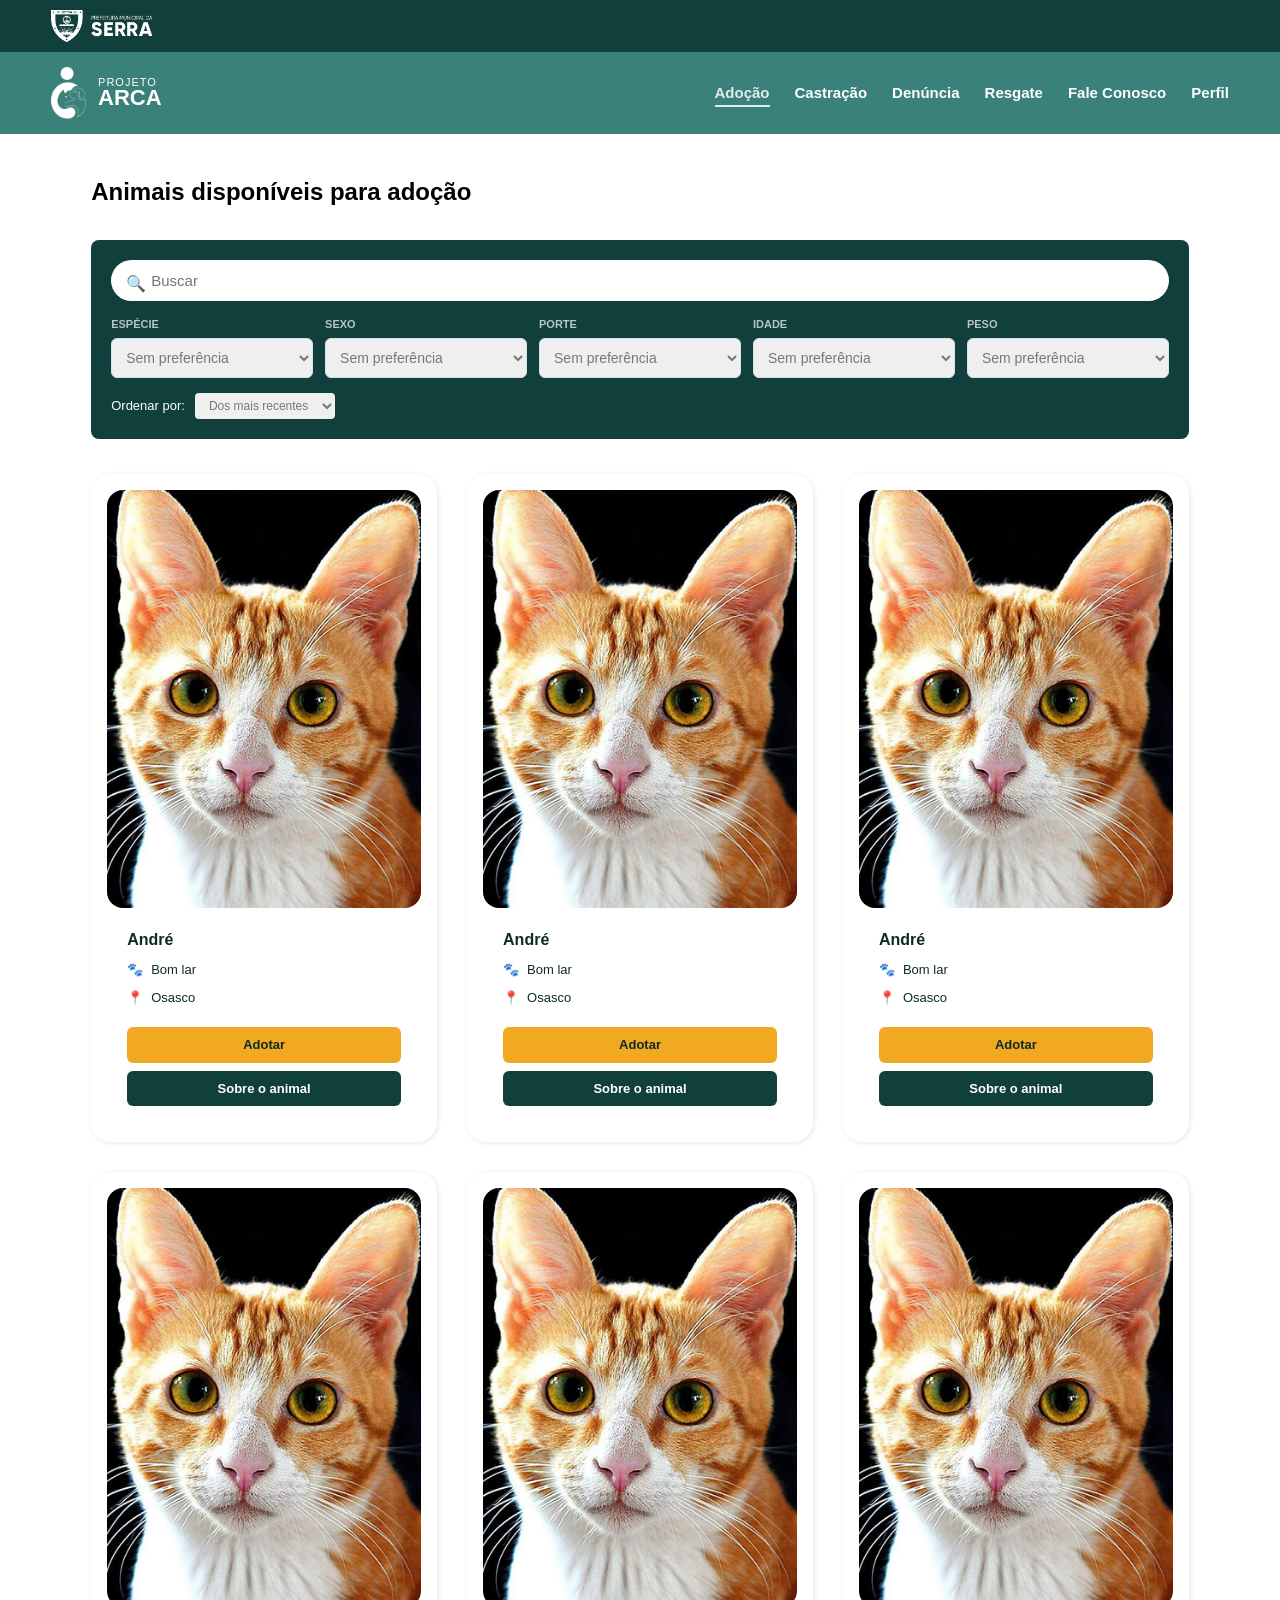
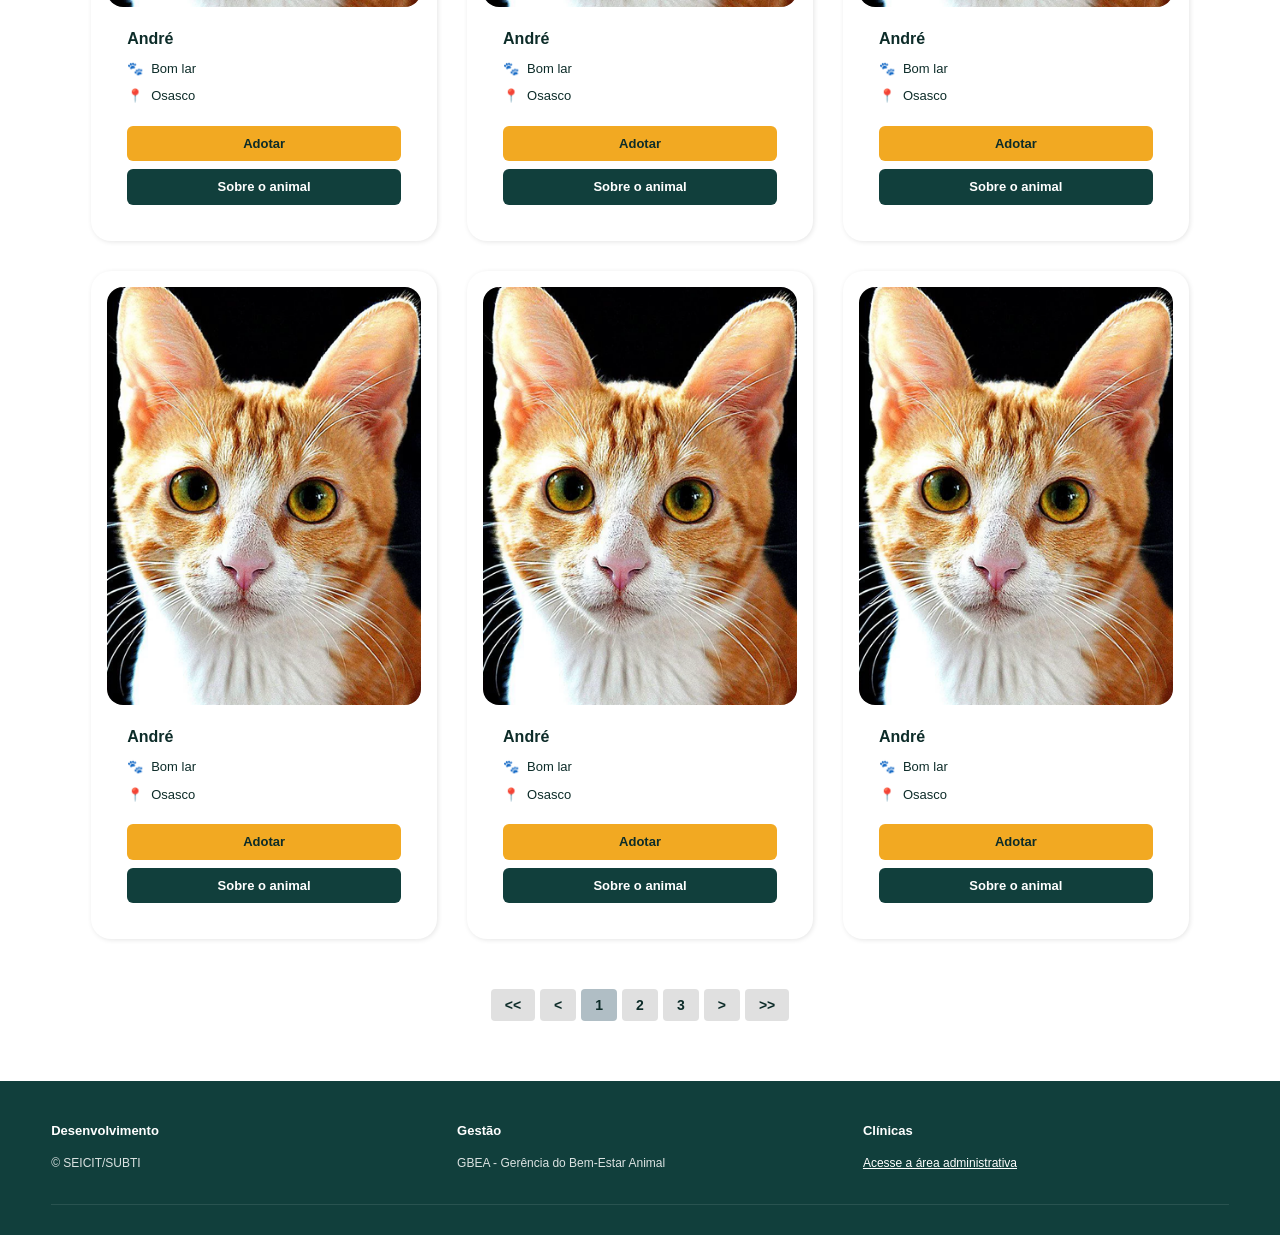
==== arca2/adocao.html @ 52a7ae9f "Add files via upload" ====
<!DOCTYPE html>
<html lang="pt-BR">
<head>
    <meta charset="UTF-8">
    <meta name="viewport" content="width=device-width, initial-scale=1.0">
    <title>Animais Disponíveis para Adoção - Programa ARCA</title>
    <link rel="stylesheet" href="style.css">
    <style>
        .container-listagem {
            max-width: 1200px;
            margin: 40px auto;
            padding: 0 4%;
        }
        .secao-titulo {
            font-size: 24px;
            font-weight: 700;
            margin-bottom: 30px;
            color: #000000;
        }
        .barra-filtros-container {
            background-color: var(--verde-institucional);
            padding: 20px;
            border-radius: 8px;
            margin-bottom: 35px;
        }
        .input-busca-wrapper {
            width: 100%;
            position: relative;
            margin-bottom: 15px;
        }
        .input-busca-wrapper input {
            width: 100%;
            padding: 12px 15px 12px 40px;
            border-radius: 25px;
            border: none;
            font-size: 15px;
        }
        .filtro-item {
            display: flex;
            flex-direction: column;
        }
        .filtro-item label {
            color: var(--branco);
            font-size: 11px;
            font-weight: 700;
            margin-bottom: 5px;
            text-transform: uppercase;
            opacity: 0.7; /* Mantendo a transparência solicitada */
        }
        .grid-filtros-selects {
            display: grid;
            grid-template-columns: repeat(5, 1fr);
            gap: 12px;
            margin-bottom: 15px;
        }
        .grid-filtros-selects select {
            width: 100%;
            padding: 10px;
            border-radius: 6px;
            border: 1px solid var(--borda-card);
            font-size: 14px;
            font-weight: 500;
            color: rgba(0, 0, 0, 0.5); /* Texto dos filtros meio transparente */
        }
        .ordenacao-wrapper {
            display: flex;
            align-items: center;
            gap: 10px;
            color: var(--branco);
            font-size: 13px;
        }
        .ordenacao-wrapper select {
            padding: 5px 10px;
            border-radius: 4px;
            border: none;
            font-size: 12px;
            color: rgba(0, 0, 0, 0.5); /* Texto meio transparente */
        }
        .paginacao {
            display: flex;
            justify-content: center;
            align-items: center;
            gap: 5px;
            margin-top: 50px;
        }
        .paginacao button {
            background-color: #e0e0e0;
            border: none;
            padding: 8px 14px;
            font-weight: 600;
            font-size: 14px;
            border-radius: 4px;
            cursor: pointer;
            color: var(--texto-escuro);
        }
        .paginacao button.active {
            background-color: #b0bec5;
        }
        @media (max-width: 900px) {
            .grid-filtros-selects {
                grid-template-columns: repeat(2, 1fr);
            }
        }
        @media (max-width: 600px) {
            .grid-filtros-selects {
                grid-template-columns: 1fr;
            }
            .secao-titulo {
                font-size: 20px;
                text-align: center;
            }
        }
    </style>
</head>
<body>

    <div class="barra-prefeitura">
        <div class="logo-prefeitura-topo">
            <img src="./imagens/prefeitura-arca-serra.png" alt="Logo Prefeitura da Serra">
        </div>
    </div>

    <nav class="navbar-arca">
        <a href="index.html" class="logo-arca">
            <img src="./imagens/logo-arca.png" alt="Logo Programa ARCA">
            <div class="logo-texto">
                <span>PROJETO</span>
                <strong>ARCA</strong>
            </div>
        </a>
        <button class="menu-hamburger" aria-label="Abrir Menu">
            <span></span>
            <span></span>
            <span></span>
        </button>
        <ul class="menu-links">
            <li><a href="adocao.html" class="active">Adoção</a></li>
            <li><a href="#">Castração</a></li>
            <li><a href="#">Denúncia</a></li>
            <li><a href="#">Resgate</a></li>
            <li><a href="#">Fale Conosco</a></li>
            <li><a href="solicitacoes.html">Perfil</a></li>
        </ul>
    </nav>

    <main class="container-listagem">
        <h3 class="secao-titulo">Animais disponíveis para adoção</h3>

        <section class="barra-filtros-container">
            <div class="input-busca-wrapper">
                <span style="position: absolute; left: 15px; top: 12px; color: #888;">🔍</span>
                <input type="text" placeholder="Buscar">
            </div>

            <div class="grid-filtros-selects">
                <div class="filtro-item">
                    <label>Espécie</label>
                    <select>
                        <option value="">Sem preferência</option>
                        <option value="gato">Gato</option>
                        <option value="cachorro">Cachorro</option>
                    </select>
                </div>
                <div class="filtro-item">
                    <label>Sexo</label>
                    <select>
                        <option value="">Sem preferência</option>
                        <option value="feminino">Feminino</option>
                        <option value="masculino">Masculino</option>
                    </select>
                </div>
                <div class="filtro-item">
                    <label>Porte</label>
                    <select>
                        <option value="">Sem preferência</option>
                        <option value="minusculo">Minúsculo</option>
                        <option value="pequeno">Pequeno</option>
                        <option value="medio">Médio</option>
                        <option value="grande">Grande</option>
                        <option value="gigante">Gigante</option>
                    </select>
                </div>
                <div class="filtro-item">
                    <label>Idade</label>
                    <select>
                        <option value="">Sem preferência</option>
                        <option value="menos-3-meses">Menor que 03 meses</option>
                        <option value="3-5-meses">De 03 meses a 05 meses</option>
                        <option value="6-meses-7-anos">06 meses a 07 anos</option>
                        <option value="acima-7-anos">Acima de 07 anos</option>
                    </select>
                </div>
                <div class="filtro-item">
                    <label>Peso</label>
                    <select>
                        <option value="">Sem preferência</option>
                        <option value="ate-5kg">Até 5kg</option>
                        <option value="6-15kg">De 06 a 15kg</option>
                        <option value="acima-15kg">Acima de 15kg</option>
                    </select>
                </div>
            </div>

            <div class="ordenacao-wrapper">
                <label>Ordenar por:</label>
                <select>
                    <option value="recentes">Dos mais recentes</option>
                    <option value="recentes">Mais recentes</option>
                    <option value="az">De A ↓ Z</option>
                </select>
            </div>
        </section>

        <div class="grid-animais">
            <script>
                for (let i = 0; i < 9; i++) {
                    document.write(`
                    <article class="card-animal">
                        <div class="card-imagem-wrapper">
                            <img src="./imagens/gato.png" alt="Gato André para adoção">
                        </div>
                        <div class="card-info">
                            <h4 class="card-nome">André</h4>
                            <div class="card-meta">
                                <span>🐾</span> Bom lar
                            </div>
                            <div class="card-meta">
                                <span>📍</span> Osasco
                            </div>
                            <div class="card-acoes">
                                <a href="formulario-adocao.html" class="btn-amarelo">Adotar</a>
                                <a href="animal.html" class="btn-escuro">Sobre o animal</a>
                            </div>
                        </div>
                    </article>
                    `);
                }
            </script>
        </div>

        <div class="paginacao">
            <button>&lt;&lt;</button>
            <button>&lt;</button>
            <button class="active">1</button>
            <button>2</button>
            <button>3</button>
            <button>&gt;</button>
            <button>&gt;&gt;</button>
        </div>
    </main>

    <footer class="footer-arca">
        <div class="footer-container">
            <div class="footer-coluna">
                <h4>Desenvolvimento</h4>
                <p>© SEICIT/SUBTI</p>
            </div>
            <div class="footer-coluna">
                <h4>Gestão</h4>
                <p>GBEA - Gerência do Bem-Estar Animal</p>
            </div>
            <div class="footer-coluna">
                <h4>Clínicas</h4>
                <p><a href="#">Acesse a área administrativa</a></p>
            </div>
        </div>
    </footer>

    <script src="script.js"></script>
</body>
</html>
---- arca2/style.css ----
/* ==========================================================================
   RESET CSS UNIVERSAL
   ========================================================================== */
* {
    margin: 0; /* Remove margens padrões de todos os elementos */
    padding: 0; /* Remove paddings padrões de todos os elementos */
    box-sizing: border-box; /* Garante que padding e border estejam inclusos no cálculo da largura/altura */
    font-family: 'Inter', 'Segoe UI', Roboto, Helvetica, Arial, sans-serif; /* Define família tipográfica sans-serif limpa e próxima ao Figma */
}

/* ==========================================================================
   VARIÁVEIS DE AMBIENTE (DESIGN SYSTEM)
   ========================================================================== */
:root {
    --verde-institucional: #113f3c; /* Verde escuro presente no topo da prefeitura e rodapé */
    --verde-navbar: #3a817a; /* Verde água intermediário da barra de navegação do Programa Arca */
    --amarelo-primario: #f2a922; /* Amarelo ouro dos botões de ação principal */
    --amarelo-hover: #d99316; /* Tom levemente mais escuro para efeito hover no botão principal */
    --fundo-card: #f0f6fa; /* Azul/cinza claro bem suave para containers e backgrounds de cards */
    --borda-card: #d3e2ee; /* Cor das bordas suaves dos inputs e contornos */
    --texto-escuro: #0d2c29; /* Cor predominante dos textos e títulos principais */
    --texto-mutado: #5a6e72; /* Cor secundária para descrições de menor relevância */
    --branco: #ffffff; /* Branco puro para contrastes e fundos limpos */
    --sucesso: #28a745; /* Verde padrão para status de aprovação/sucesso */
}

/* Configuração base da página para evitar quebras de scroll lateral */
body {
    background-color: var(--branco);
    color: var(--texto-escuro);
    overflow-x: hidden; /* Bloqueia scroll horizontal indesejado em qualquer resolução */
    line-height: 1.5; /* Altura de linha ergonômica para leitura */
}

/* ==========================================================================
   BARRA INSTITUCIONAL SUPERIOR (PREFEITURA DA SERRA)
   ========================================================================== */
.barra-prefeitura {
    background-color: var(--verde-institucional); /* Fundo verde escuro oficial */
    color: var(--branco);
    padding: 10px 4%; /* Margem interna proporcional */
    display: flex;
    justify-content: space-between; /* Separa o logo à esquerda dos links à direita */
    align-items: center;
    font-size: 13px; /* Texto pequeno institucional */
    font-weight: 500;
}

.logo-prefeitura-topo {
    display: flex;
    align-items: center;
    gap: 10px; /* Espaço entre o brasão e o texto */
}

.logo-prefeitura-topo img {
    height: 32px; /* Altura exata calibrada para o brasão institucional */
}

.logo-prefeitura-topo div {
    text-transform: uppercase;
    font-size: 11px;
    letter-spacing: 0.5px;
    line-height: 1.2;
}

.nav-institucional-links {
    display: flex;
    gap: 15px; /* Espaçamento simétrico entre os itens numéricos */
}

.nav-institucional-links a {
    color: var(--branco);
    text-decoration: none; /* Remove sublinhado padrão */
    display: flex;
    align-items: center;
    gap: 4px;
}

.nav-institucional-links span {
    background: rgba(255, 255, 255, 0.2); /* Fundo sutil para destacar o número do atalho */
    padding: 1px 5px;
    border-radius: 3px;
    font-size: 11px;
}

/* ==========================================================================
   NAVBAR PRINCIPAL (PROGRAMA ARCA)
   ========================================================================== */
.navbar-arca {
    background-color: var(--verde-navbar); /* Tom verde água característico do programa */
    padding: 15px 4%;
    display: flex;
    justify-content: space-between; /* Logo à esquerda e links à direita */
    align-items: center;
    position: relative;
    z-index: 1000; /* Garante que o menu flutue por cima de qualquer conteúdo */
}

.logo-arca {
    display: flex;
    align-items: center;
    gap: 12px;
    color: var(--branco);
    text-decoration: none;
}

.logo-arca img {
    height: 52px; /* Aumentado para dar mais destaque */
}

.logo-texto {
    display: flex;
    flex-direction: column;
    line-height: 0.9;
    text-transform: uppercase;
}

.logo-texto span {
    font-size: 11px;
    font-weight: 400;
    letter-spacing: 1px;
}

.logo-texto strong {
    font-size: 22px;
    font-weight: 900;
}

.menu-links {
    display: flex;
    gap: 25px; /* Gaps horizontais idênticos aos espaçamentos do Figma */
    align-items: center;
    list-style: none;
}

.menu-links a {
    color: var(--branco);
    text-decoration: none;
    font-size: 15px;
    font-weight: 600;
    transition: opacity 0.2s ease; /* Transição leve para interações */
}

.menu-links a:hover, .menu-links a.active {
    opacity: 0.85;
    border-bottom: 2px solid var(--branco); /* Linha de indicação ativa */
    padding-bottom: 4px;
}

/* Menu Hambúrguer Oculto por padrão no Desktop */
.menu-hamburger {
    display: none;
    background: none;
    border: none;
    cursor: pointer;
    flex-direction: column;
    gap: 6px;
}

.menu-hamburger span {
    display: block;
    width: 28px;
    height: 3px;
    background-color: var(--branco);
    border-radius: 2px;
    transition: 0.3s;
}

.hero-logo-destaque {
    width: 100%;
    max-width: 900px; /* Reduzido levemente para um visual mais equilibrado */
    height: auto;
    display: block;
    border-radius: 15px; /* Bordas arredondadas para um visual mais limpo */
    box-shadow: 0 4px 20px rgba(0, 0, 0, 0.05); /* Sombra suave para dar profundidade */
}

/* ==========================================================================
   ELEMENTOS DE BOTÕES E UI GLOBAL
   ========================================================================== */
.btn-amarelo {
    background-color: var(--amarelo-primario);
    color: var(--texto-escuro);
    border: none;
    padding: 12px 28px;
    font-weight: 700;
    font-size: 15px;
    border-radius: 6px; /* Cantos levemente arredondados fiéis à imagem */
    cursor: pointer;
    text-decoration: none;
    display: inline-flex;
    align-items: center;
    justify-content: center;
    transition: background-color 0.2s ease, transform 0.1s ease;
    width: 100%; /* Ocupa totalidade do container por padrão, responsivo */
    max-width: 240px; /* Limite padrão para botões soltos */
}

.btn-amarelo:hover {
    background-color: var(--amarelo-hover);
}

.btn-escuro {
    background-color: var(--verde-institucional);
    color: var(--branco);
    border: none;
    padding: 12px 28px;
    font-weight: 700;
    font-size: 15px;
    border-radius: 6px;
    cursor: pointer;
    text-decoration: none;
    display: inline-flex;
    align-items: center;
    justify-content: center;
    transition: opacity 0.2s ease;
    width: 100%;
    max-width: 240px;
}

.btn-escuro:hover {
    opacity: 0.9;
}

.btn-voltar {
    background-color: var(--verde-institucional);
    color: var(--branco);
    border: none;
    padding: 8px 35px;
    font-size: 14px;
    font-weight: 600;
    border-radius: 6px;
    cursor: pointer;
    text-decoration: none;
    display: inline-block;
    float: right; /* Alinha à direita conforme fluxo do layout */
}

.chamada-ver-mais {
    font-size: 36px;
    font-weight: 800;
    color: #000000;
    margin-bottom: 30px;
    text-align: center;
}

/* ==========================================================================
   VITRINE DE CARDS DE ANIMAIS (REUTILIZÁVEL)
   ========================================================================== */
.grid-animais {
    display: grid;
    grid-template-columns: repeat(3, 1fr); /* Layout clássico de 3 colunas horizontais */
    gap: 30px; /* Distanciamento idêntico observado nas telas completas */
    margin-top: 25px;
}

.card-animal {
    background-color: var(--branco);
    border-radius: 20px; /* Bordas arredondadas pronunciadas conforme o mockup */
    padding: 16px;
    display: flex;
    flex-direction: column;
    box-shadow: 1px 1px 5px rgba(0, 0, 0, 0.1);
}

.card-imagem-wrapper {
    width: 100%;
    position: relative;
    border-radius: 16px;
    overflow: hidden; /* Trunca cantos da imagem interna */
    aspect-ratio: 3 / 4; /* Proporção ajustada para um visual mais vertical e menos compacto */
}

.card-imagem-wrapper img {
    width: 100%;
    height: 100%;
    object-fit: cover; /* Adapta a imagem sem distorcer as proporções do animal */
}

.card-info {
    padding: 20px; /* Espaçamento interno apenas para os textos e botões */
    display: flex;
    flex-direction: column;
    gap: 8px;
}

.card-nome {
    font-size: 16px;
    font-weight: 700;
    color: var(--texto-escuro);
}

.card-meta {
    display: flex;
    align-items: center;
    gap: 8px;
    font-size: 13px;
    color: var(--texto-escuro);
    font-weight: 500;
}

.card-meta img {
    width: 16px;
    height: 16px;
}

.card-acoes {
    margin-top: 12px;
    display: flex;
    flex-direction: column;
    gap: 8px; /* Espaçamento vertical entre os dois botões internos do card */
}

.card-acoes .btn-amarelo, .card-acoes .btn-escuro {
    max-width: 100%; /* Botões preenchem a largura total interna do card */
    padding: 8px 15px;
    font-size: 13px;
    border-radius: 6px;
}

/* ==========================================================================
   RODAPÉ INSTITUCIONAL PARCEIRO E GOVERNAMENTAL
   ========================================================================== */
.footer-arca {
    background-color: var(--verde-institucional); /* Cor escura corporativa */
    color: var(--branco);
    padding: 40px 4% 30px 4%;
    font-size: 12px;
    line-height: 1.6;
    margin-top: 60px; /* Garante separação saudável do término do fluxo de dados */
}

.footer-container {
    max-width: 1200px;
    margin: 0 auto;
    display: grid;
    grid-template-columns: repeat(3, 1fr); /* Divisão exata em 3 blocos de informação */
    gap: 40px;
    border-bottom: 1px solid rgba(255, 255, 255, 0.1);
    padding-bottom: 25px;
}

.footer-coluna h4 {
    font-size: 13px;
    font-weight: 700;
    margin-bottom: 12px;
    text-transform: none;
}

.footer-coluna p {
    color: rgba(255, 255, 255, 0.85);
    margin-bottom: 6px;
}

.footer-coluna a {
    color: var(--branco);
    text-decoration: underline;
}

/* ==========================================================================
   SISTEMA DE MEDIA QUERIES (RESPONSIVIDADE COMPLETA)
   ========================================================================== */

/* Notebooks e Desktops menores (Abaixo de 1024px) */
@media (max-width: 1024px) {
    .grid-animais {
        grid-template-columns: repeat(2, 1fr); /* Transiciona para duas colunas para preservar legibilidade */
        gap: 20px;
    }
    .footer-container {
        grid-template-columns: repeat(2, 1fr);
    }
}

/* Tablets (Abaixo de 768px) */
@media (max-width: 768px) {
    .barra-prefeitura {
        flex-direction: column; /* Alinha marcas verticalmente no ambiente mobile */
        gap: 10px;
        text-align: center;
    }
    .nav-institucional-links {
        display: none; /* Oculta atalhos avançados para limpar visual mobile */
    }
    .menu-hamburger {
        display: flex; /* Exibe gatilho do menu colapsável */
    }
    .menu-links {
        display: none; /* Esconde lista padrão horizontal */
        flex-direction: column;
        width: 100%;
        position: absolute;
        top: 100%;
        left: 0;
        background-color: var(--verde-navbar);
        padding: 20px;
        gap: 15px;
        box-shadow: 0 4px 6px rgba(0,0,0,0.1);
    }
    .menu-links.active {
        display: flex; /* Acionado dinamicamente via JS */
    }
    .grid-animais {
        grid-template-columns: 1fr; /* Coluna única centralizada */
        max-width: 300px; /* Card e imagem do gato menores */
        margin-left: auto;
        margin-right: auto;
    }
    .card-imagem-wrapper {
        aspect-ratio: 1 / 1; /* Torna a imagem quadrada no mobile, reduzindo a altura */
    }
    .card-imagem-wrapper img {
        object-position: center top; /* Prioriza a parte superior da foto (onde fica o rosto) */
    }
    .card-nome {
        font-size: 15px;
    }
    .card-meta {
        font-size: 12px;
    }
    .card-acoes .btn-amarelo, .card-acoes .btn-escuro {
        font-size: 13px;
        padding: 10px;
    }
    .secao-vitrine .card-animal:nth-child(n+2) {
        display: none; /* Esconde os demais apenas na vitrine da home */
    }
    .footer-arca {
        font-size: 11px; /* Texto do rodapé reduzido */
    }
    .footer-container {
        grid-template-columns: 1fr;
        gap: 25px;
    }
}

/* Mobile Dispositivos Pequenos (Abaixo de 480px) */
@media (max-width: 480px) {
    .btn-amarelo, .btn-escuro {
        max-width: 100%; /* Força botões a ocuparem largura inteira para clique facilitado via touch */
    }
}
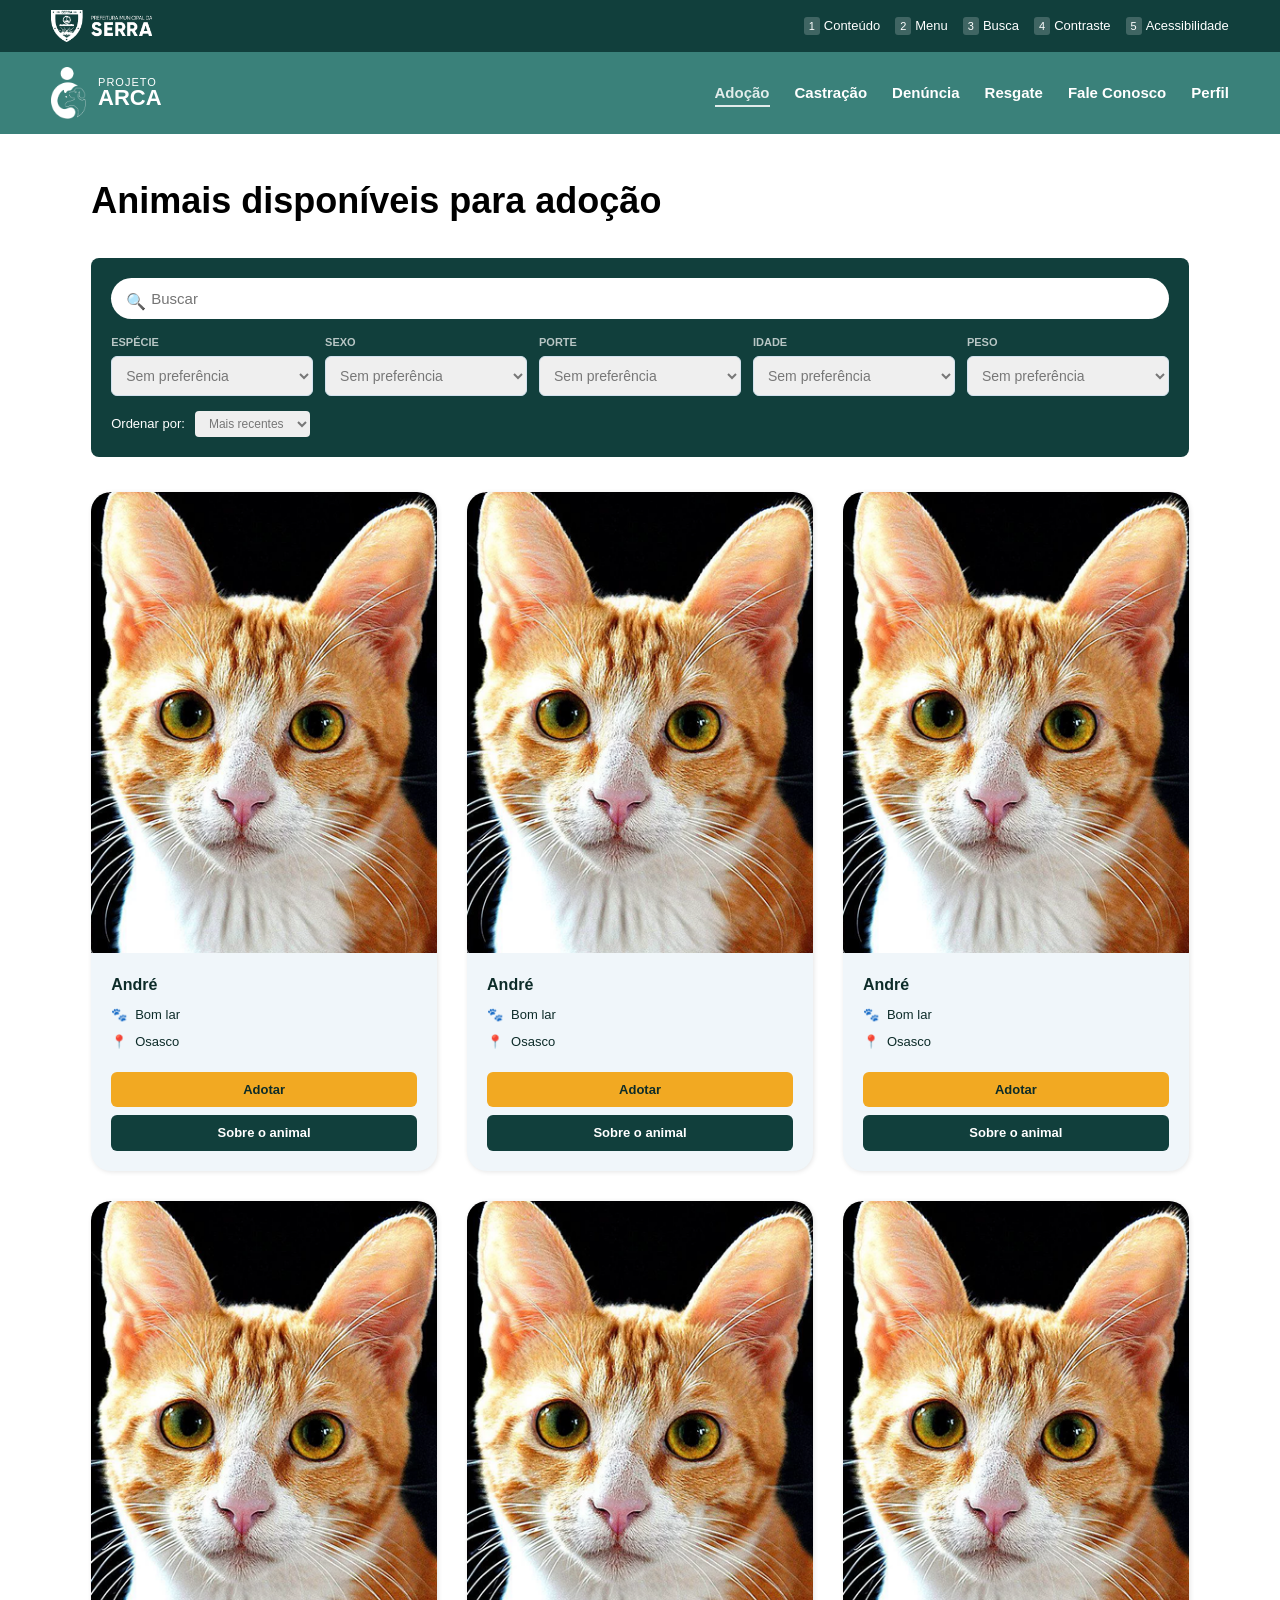
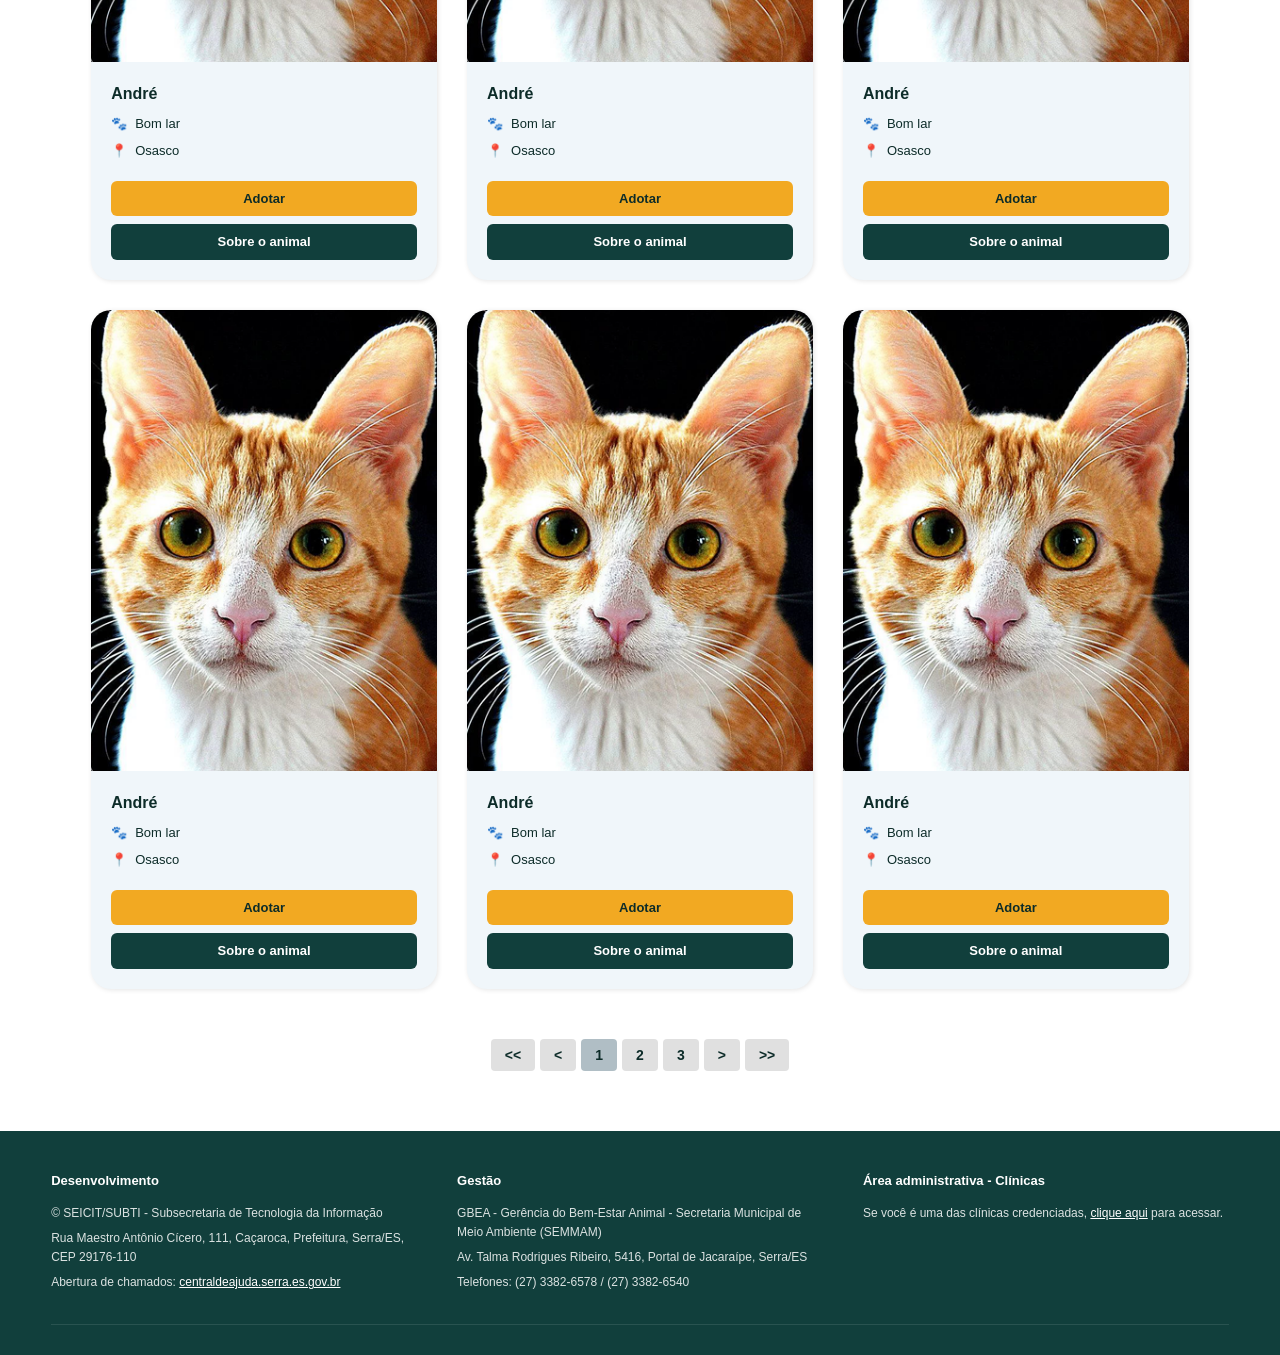
==== commit 65f363b1: "Add files via upload" ====
--- a/arca2/adocao.html
+++ b/arca2/adocao.html
@@ -12,8 +12,8 @@
             padding: 0 4%;
         }
         .secao-titulo {
-            font-size: 24px;
-            font-weight: 700;
+            font-size: 36px;
+            font-weight: 800;
             margin-bottom: 30px;
             color: #000000;
         }
@@ -60,7 +60,7 @@
             border: 1px solid var(--borda-card);
             font-size: 14px;
             font-weight: 500;
-            color: rgba(0, 0, 0, 0.5); /* Texto dos filtros meio transparente */
+            color: rgba(0, 0, 0, 0.5); /* 0.5 define que o texto fica 50% transparente */
         }
         .ordenacao-wrapper {
             display: flex;
@@ -75,6 +75,29 @@
             border: none;
             font-size: 12px;
             color: rgba(0, 0, 0, 0.5); /* Texto meio transparente */
+        }
+        .btn-toggle-filtros {
+            display: none; /* Escondido no desktop */
+            background: rgba(255, 255, 255, 0.15);
+            border: 1px solid rgba(255, 255, 255, 0.3);
+            color: var(--branco);
+            padding: 14px 20px;
+            width: 100%;
+            border-radius: 10px;
+            cursor: pointer;
+            font-weight: 700;
+            font-size: 15px;
+            justify-content: space-between;
+            align-items: center;
+            transition: background 0.3s ease;
+        }
+        .seta-filtro {
+            font-size: 12px;
+            transition: transform 0.3s ease;
+        }
+        .filtros-expansivel {
+            transition: max-height 0.4s ease-out, opacity 0.3s ease;
+            overflow: hidden;
         }
         .paginacao {
             display: flex;
@@ -96,6 +119,25 @@
         .paginacao button.active {
             background-color: #b0bec5;
         }
+        @media (max-width: 768px) {
+            .btn-toggle-filtros {
+                display: flex; /* Mostra o botão no mobile */
+            }
+            .filtros-expansivel {
+                max-height: 0;
+                opacity: 0;
+                pointer-events: none;
+            }
+            .barra-filtros-container.active .filtros-expansivel {
+                max-height: 1000px; /* Expande ao clicar */
+                opacity: 1;
+                pointer-events: auto;
+                padding-top: 20px;
+            }
+            .barra-filtros-container.active .seta-filtro {
+                transform: rotate(180deg);
+            }
+        }
         @media (max-width: 900px) {
             .grid-filtros-selects {
                 grid-template-columns: repeat(2, 1fr);
@@ -106,7 +148,7 @@
                 grid-template-columns: 1fr;
             }
             .secao-titulo {
-                font-size: 20px;
+                font-size: 32px;
                 text-align: center;
             }
         }
@@ -117,6 +159,13 @@
     <div class="barra-prefeitura">
         <div class="logo-prefeitura-topo">
             <img src="./imagens/prefeitura-arca-serra.png" alt="Logo Prefeitura da Serra">
+        </div>
+        <div class="nav-institucional-links">
+            <a href="#"><span>1</span> Conteúdo</a>
+            <a href="#"><span>2</span> Menu</a>
+            <a href="#"><span>3</span> Busca</a>
+            <a href="#"><span>4</span> Contraste</a>
+            <a href="#"><span>5</span> Acessibilidade</a>
         </div>
     </div>
 
@@ -152,67 +201,74 @@
                 <input type="text" placeholder="Buscar">
             </div>
 
-            <div class="grid-filtros-selects">
-                <div class="filtro-item">
-                    <label>Espécie</label>
+            <button class="btn-toggle-filtros">
+                <span>⚙️ Filtros de pesquisa</span>
+                <span class="seta-filtro">▼</span>
+            </button>
+
+            <div class="filtros-expansivel">
+                <div class="grid-filtros-selects">
+                    <div class="filtro-item">
+                        <label>Espécie</label>
+                        <select>
+                            <option value="">Sem preferência</option>
+                            <option value="gato">Gato</option>
+                            <option value="cachorro">Cachorro</option>
+                        </select>
+                    </div>
+                    <div class="filtro-item">
+                        <label>Sexo</label>
+                        <select>
+                            <option value="">Sem preferência</option>
+                            <option value="feminino">Feminino</option>
+                            <option value="masculino">Masculino</option>
+                        </select>
+                    </div>
+                    <div class="filtro-item">
+                        <label>Porte</label>
+                        <select>
+                            <option value="">Sem preferência</option>
+                            <option value="minusculo">Minúsculo</option>
+                            <option value="pequeno">Pequeno</option>
+                            <option value="medio">Médio</option>
+                            <option value="grande">Grande</option>
+                            <option value="gigante">Gigante</option>
+                        </select>
+                    </div>
+                    <div class="filtro-item">
+                        <label>Idade</label>
+                        <select>
+                            <option value="">Sem preferência</option>
+                            <option value="menos-3-meses">Menor que 03 meses</option>
+                            <option value="3-5-meses">De 03 meses a 05 meses</option>
+                            <option value="6-meses-7-anos">06 meses a 07 anos</option>
+                            <option value="acima-7-anos">Acima de 07 anos</option>
+                        </select>
+                    </div>
+                    <div class="filtro-item">
+                        <label>Peso</label>
+                        <select>
+                            <option value="">Sem preferência</option>
+                            <option value="ate-5kg">Até 5kg</option>
+                            <option value="6-15kg">De 06 a 15kg</option>
+                            <option value="acima-15kg">Acima de 15kg</option>
+                        </select>
+                    </div>
+                </div>
+
+                <div class="ordenacao-wrapper">
+                    <label>Ordenar por:</label>
                     <select>
-                        <option value="">Sem preferência</option>
-                        <option value="gato">Gato</option>
-                        <option value="cachorro">Cachorro</option>
+                        <option value="recentes">Mais recentes</option>
+                        <option value="az">De A ↓ Z</option>
                     </select>
                 </div>
-                <div class="filtro-item">
-                    <label>Sexo</label>
-                    <select>
-                        <option value="">Sem preferência</option>
-                        <option value="feminino">Feminino</option>
-                        <option value="masculino">Masculino</option>
-                    </select>
-                </div>
-                <div class="filtro-item">
-                    <label>Porte</label>
-                    <select>
-                        <option value="">Sem preferência</option>
-                        <option value="minusculo">Minúsculo</option>
-                        <option value="pequeno">Pequeno</option>
-                        <option value="medio">Médio</option>
-                        <option value="grande">Grande</option>
-                        <option value="gigante">Gigante</option>
-                    </select>
-                </div>
-                <div class="filtro-item">
-                    <label>Idade</label>
-                    <select>
-                        <option value="">Sem preferência</option>
-                        <option value="menos-3-meses">Menor que 03 meses</option>
-                        <option value="3-5-meses">De 03 meses a 05 meses</option>
-                        <option value="6-meses-7-anos">06 meses a 07 anos</option>
-                        <option value="acima-7-anos">Acima de 07 anos</option>
-                    </select>
-                </div>
-                <div class="filtro-item">
-                    <label>Peso</label>
-                    <select>
-                        <option value="">Sem preferência</option>
-                        <option value="ate-5kg">Até 5kg</option>
-                        <option value="6-15kg">De 06 a 15kg</option>
-                        <option value="acima-15kg">Acima de 15kg</option>
-                    </select>
-                </div>
-            </div>
-
-            <div class="ordenacao-wrapper">
-                <label>Ordenar por:</label>
-                <select>
-                    <option value="recentes">Dos mais recentes</option>
-                    <option value="recentes">Mais recentes</option>
-                    <option value="az">De A ↓ Z</option>
-                </select>
             </div>
         </section>
 
         <div class="grid-animais">
             <script>
+                // Loop Inteligente: carimba o código do card 9 vezes para não escrever na mão
                 for (let i = 0; i < 9; i++) {
                     document.write(`
                     <article class="card-animal">
@@ -253,15 +309,19 @@
         <div class="footer-container">
             <div class="footer-coluna">
                 <h4>Desenvolvimento</h4>
-                <p>© SEICIT/SUBTI</p>
+                <p>© SEICIT/SUBTI - Subsecretaria de Tecnologia da Informação</p>
+                <p>Rua Maestro Antônio Cícero, 111, Caçaroca, Prefeitura, Serra/ES, CEP 29176-110</p>
+                <p>Abertura de chamados: <a href="#">centraldeajuda.serra.es.gov.br</a></p>
             </div>
             <div class="footer-coluna">
                 <h4>Gestão</h4>
-                <p>GBEA - Gerência do Bem-Estar Animal</p>
+                <p>GBEA - Gerência do Bem-Estar Animal - Secretaria Municipal de Meio Ambiente (SEMMAM)</p>
+                <p>Av. Talma Rodrigues Ribeiro, 5416, Portal de Jacaraípe, Serra/ES</p>
+                <p>Telefones: (27) 3382-6578 / (27) 3382-6540</p>
             </div>
             <div class="footer-coluna">
-                <h4>Clínicas</h4>
-                <p><a href="#">Acesse a área administrativa</a></p>
+                <h4>Área administrativa - Clínicas</h4>
+                <p>Se você é uma das clínicas credenciadas, <a href="#">clique aqui</a> para acessar.</p>
             </div>
         </div>
     </footer>
--- a/arca2/style.css
+++ b/arca2/style.css
@@ -12,14 +12,14 @@
    VARIÁVEIS DE AMBIENTE (DESIGN SYSTEM)
    ========================================================================== */
 :root {
-    --verde-institucional: #113f3c; /* Verde escuro presente no topo da prefeitura e rodapé */
+    --verde-institucional: #113f3c; /* "Apelido" para o verde oficial da prefeitura */
     --verde-navbar: #3a817a; /* Verde água intermediário da barra de navegação do Programa Arca */
     --amarelo-primario: #f2a922; /* Amarelo ouro dos botões de ação principal */
     --amarelo-hover: #d99316; /* Tom levemente mais escuro para efeito hover no botão principal */
-    --fundo-card: #f0f6fa; /* Azul/cinza claro bem suave para containers e backgrounds de cards */
+    --fundo-card: #f0f6fa; /* Cor de fundo suave para os cards de animais */
     --borda-card: #d3e2ee; /* Cor das bordas suaves dos inputs e contornos */
     --texto-escuro: #0d2c29; /* Cor predominante dos textos e títulos principais */
-    --texto-mutado: #5a6e72; /* Cor secundária para descrições de menor relevância */
+    --texto-mutado: #5a6e72; /* Cor cinza para textos menos importantes */
     --branco: #ffffff; /* Branco puro para contrastes e fundos limpos */
     --sucesso: #28a745; /* Verde padrão para status de aprovação/sucesso */
 }
@@ -28,7 +28,7 @@
 body {
     background-color: var(--branco);
     color: var(--texto-escuro);
-    overflow-x: hidden; /* Bloqueia scroll horizontal indesejado em qualquer resolução */
+    overflow-x: hidden; /* Garante que a página não "balance" para os lados no celular */
     line-height: 1.5; /* Altura de linha ergonômica para leitura */
 }
 
@@ -92,8 +92,9 @@
     display: flex;
     justify-content: space-between; /* Logo à esquerda e links à direita */
     align-items: center;
-    position: relative;
-    z-index: 1000; /* Garante que o menu flutue por cima de qualquer conteúdo */
+    position: sticky; /* Diz para o menu seguir o usuário e travar no topo (0) */
+    top: 0; /* Ponto onde o menu "cola" na tela */
+    z-index: 1000; /* Mantém o menu sempre na camada acima de tudo */
 }
 
 .logo-arca {
@@ -249,15 +250,15 @@
    ========================================================================== */
 .grid-animais {
     display: grid;
-    grid-template-columns: repeat(3, 1fr); /* Layout clássico de 3 colunas horizontais */
+    grid-template-columns: repeat(3, 1fr); /* Divide o espaço em 3 colunas iguais no desktop */
     gap: 30px; /* Distanciamento idêntico observado nas telas completas */
     margin-top: 25px;
 }
 
 .card-animal {
-    background-color: var(--branco);
+    background-color: var(--fundo-card);
+    background-color: var(--fundo-card);
     border-radius: 20px; /* Bordas arredondadas pronunciadas conforme o mockup */
-    padding: 16px;
     display: flex;
     flex-direction: column;
     box-shadow: 1px 1px 5px rgba(0, 0, 0, 0.1);
@@ -266,9 +267,9 @@
 .card-imagem-wrapper {
     width: 100%;
     position: relative;
-    border-radius: 16px;
+    border-radius: 20px 20px 0 0; /* Acompanha perfeitamente o topo do card */
     overflow: hidden; /* Trunca cantos da imagem interna */
-    aspect-ratio: 3 / 4; /* Proporção ajustada para um visual mais vertical e menos compacto */
+    aspect-ratio: 3 / 4; /* Garante que a foto do animal seja sempre um retângulo vertical */
 }
 
 .card-imagem-wrapper img {
@@ -422,8 +423,8 @@
         font-size: 13px;
         padding: 10px;
     }
-    .secao-vitrine .card-animal:nth-child(n+2) {
-        display: none; /* Esconde os demais apenas na vitrine da home */
+    .card-animal:nth-child(n+2) {
+        display: none; /* Esconde os demais gatos, deixando apenas um no mobile */
     }
     .footer-arca {
         font-size: 11px; /* Texto do rodapé reduzido */
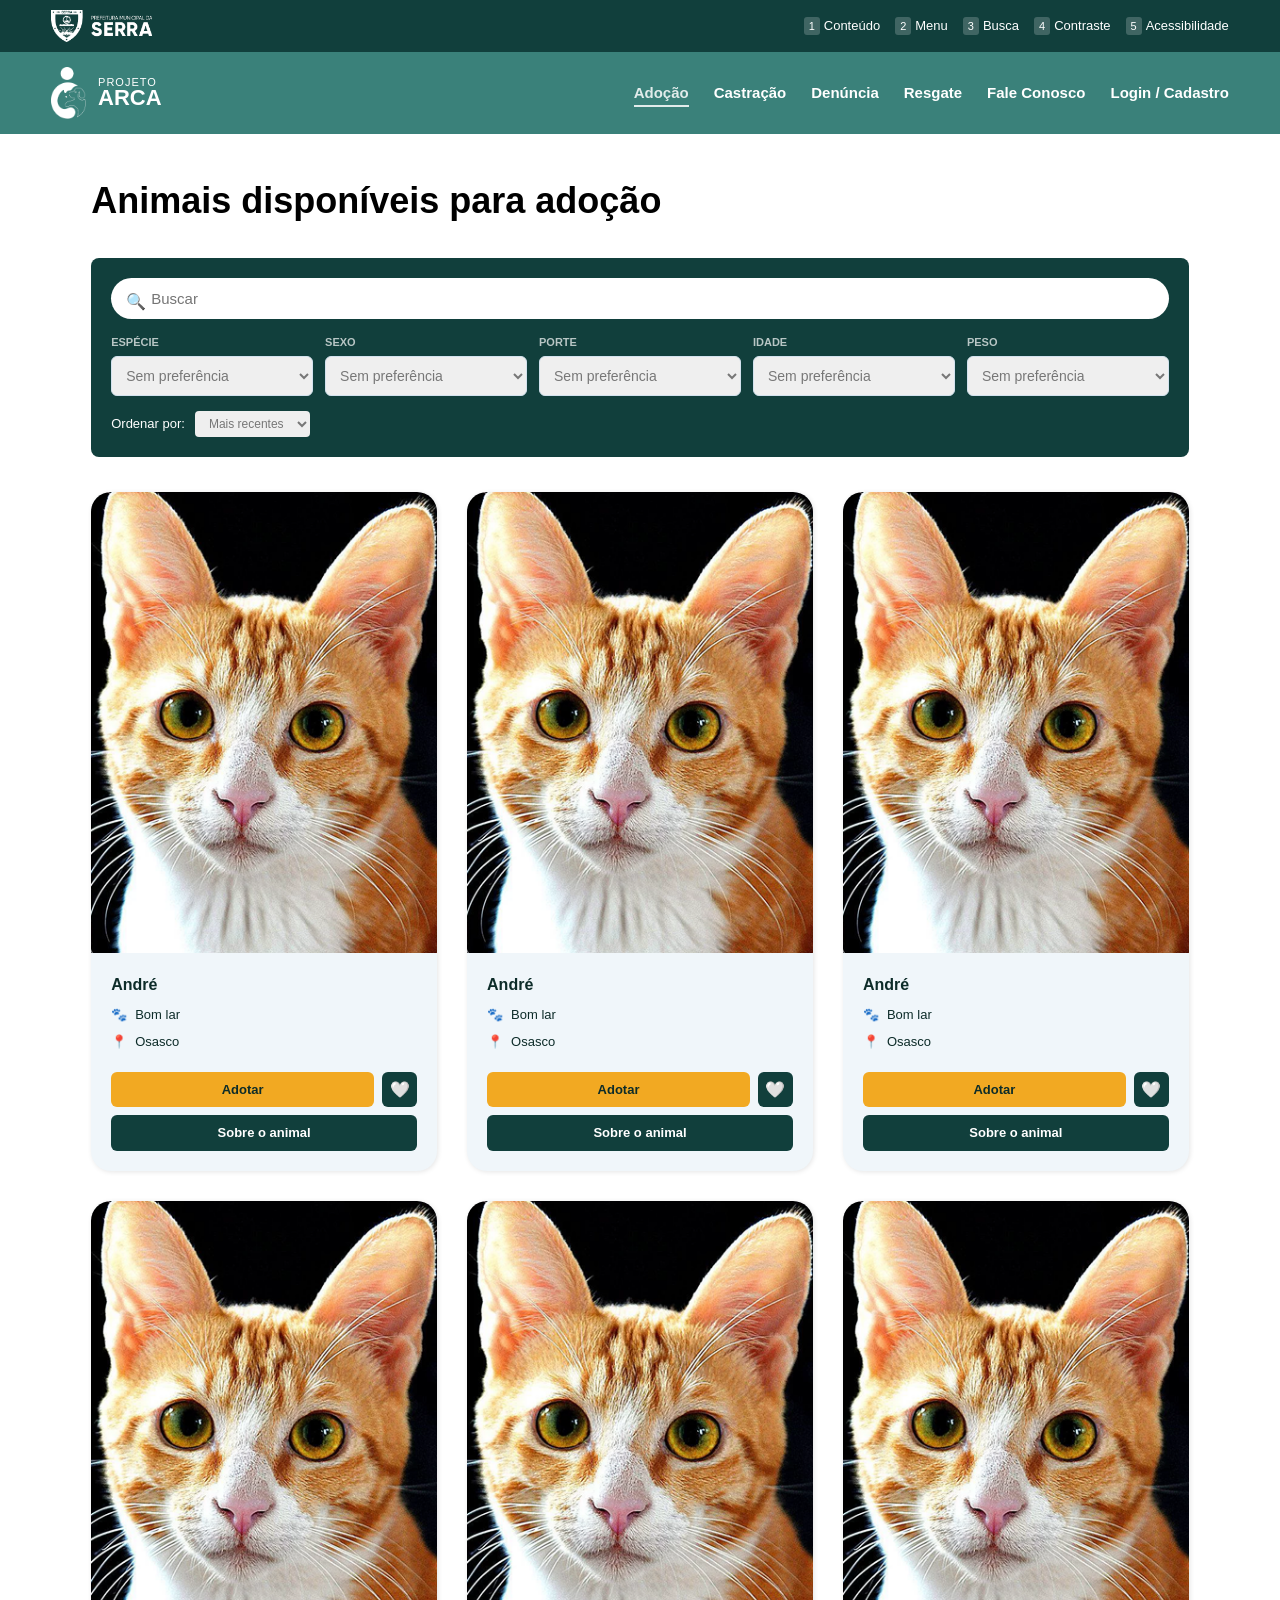
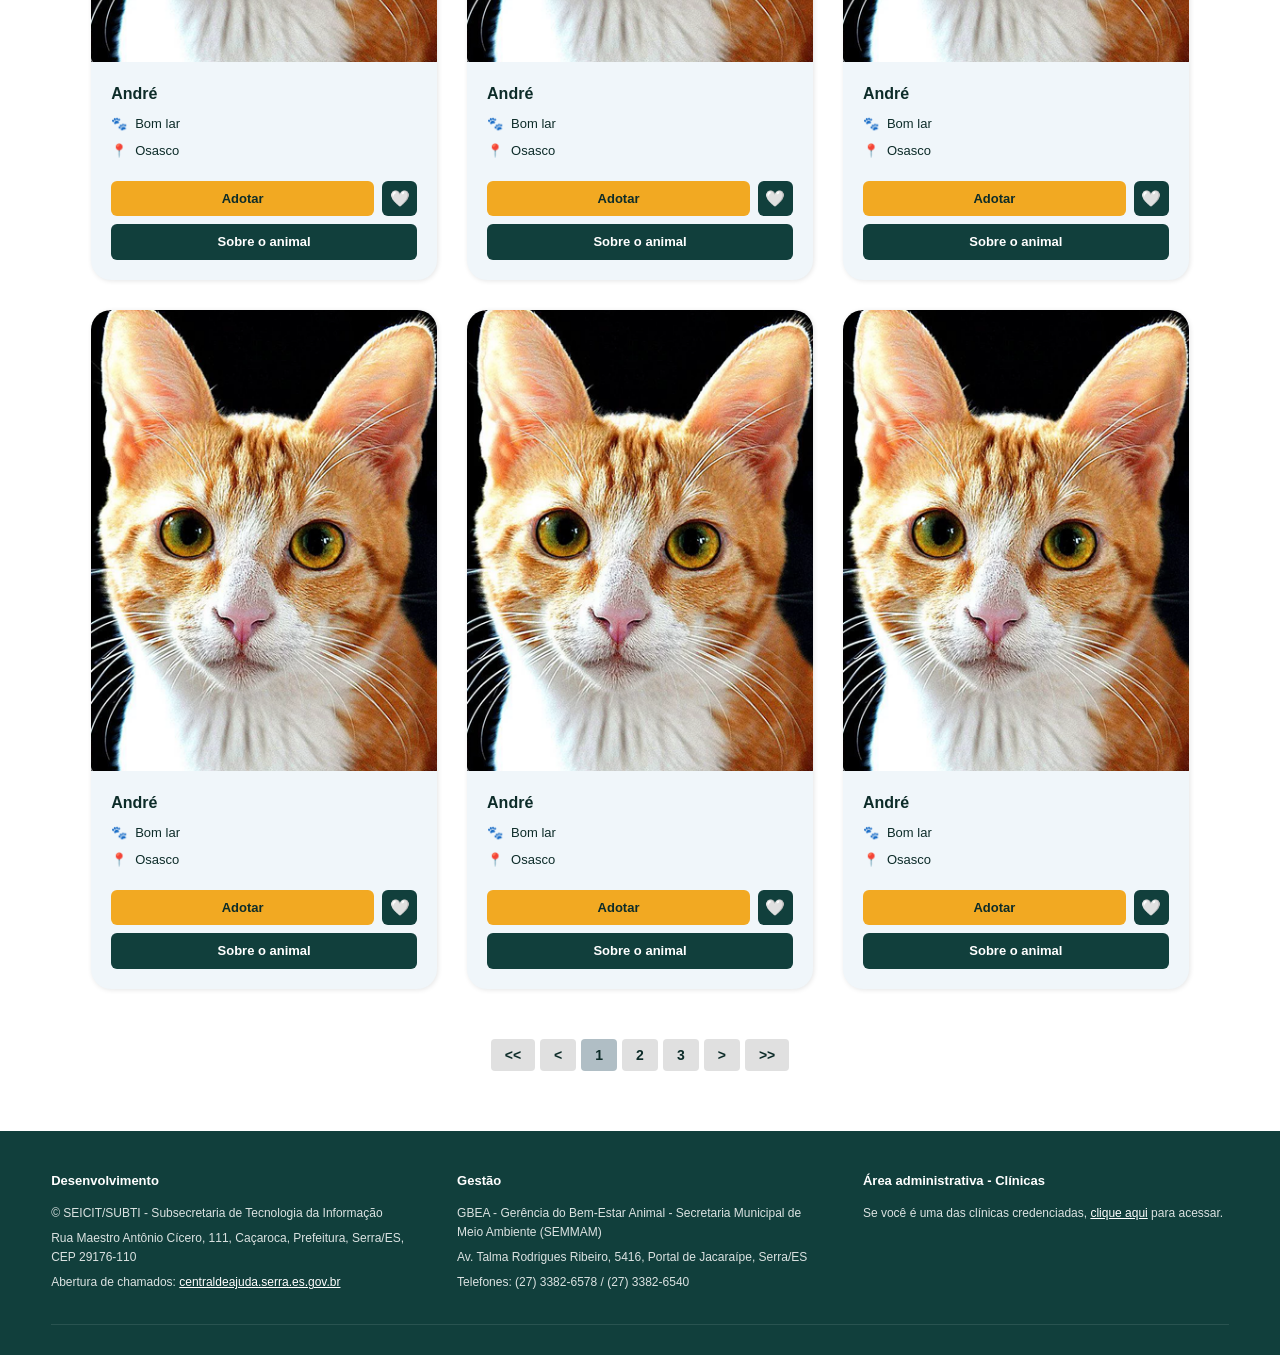
==== commit 2fdc01e4: "Add files via upload" ====
--- a/arca2/adocao.html
+++ b/arca2/adocao.html
@@ -184,7 +184,14 @@
         </button>
         <ul class="menu-links">
             <li><a href="adocao.html" class="active">Adoção</a></li>
-            <li><a href="#">Castração</a></li>
+            <li class="dropdown">
+                <a href="#" class="dropdown-toggle">Castração</a>
+                <ul class="dropdown-menu">
+                    <li><a href="informacoes.html">Como funciona</a></li>
+                    <li><a href="#">Agendar Castração</a></li>
+                    <li><a href="#">Clínicas credenciadas</a></li>
+                </ul>
+            </li>
             <li><a href="#">Denúncia</a></li>
             <li><a href="#">Resgate</a></li>
             <li><a href="#">Fale Conosco</a></li>
@@ -284,7 +291,10 @@
                                 <span>📍</span> Osasco
                             </div>
                             <div class="card-acoes">
-                                <a href="formulario-adocao.html" class="btn-amarelo">Adotar</a>
+                                <div class="card-botoes-row">
+                                    <a href="formulario-adocao.html" class="btn-amarelo">Adotar</a>
+                                    <button class="btn-favorito" aria-label="Favoritar">🤍</button>
+                                </div>
                                 <a href="animal.html" class="btn-escuro">Sobre o animal</a>
                             </div>
                         </div>
--- a/arca2/style.css
+++ b/arca2/style.css
@@ -140,12 +140,81 @@
     font-size: 15px;
     font-weight: 600;
     transition: opacity 0.2s ease; /* Transição leve para interações */
+    border-bottom: 2px solid transparent; /* Evita que o texto se mova ao passar o mouse */
+    padding-bottom: 4px;
 }
 
 .menu-links a:hover, .menu-links a.active {
     opacity: 0.85;
     border-bottom: 2px solid var(--branco); /* Linha de indicação ativa */
     padding-bottom: 4px;
+    border-bottom-color: var(--branco); /* Apenas altera a cor da borda existente */
+}
+
+/* ==========================================================================
+   DROPDOWN MENU (CASTRAÇÃO)
+   ========================================================================== */
+.dropdown {
+    position: relative;
+}
+
+.dropdown-menu {
+    display: none;
+    position: absolute;
+    top: 100%;
+    left: 0;
+    background-color: var(--fundo-card); /* Azul clarinho */
+    list-style: none;
+    padding: 0;
+    min-width: 180px;
+    box-shadow: 0 8px 16px rgba(0,0,0,0.1);
+    border-radius: 8px;
+    z-index: 1001;
+    overflow: hidden; /* Garante que o fundo não ultrapasse os cantos arredondados */
+}
+
+.dropdown:hover .dropdown-menu {
+    display: block;
+}
+
+/* Alinha o último dropdown à direita no desktop para evitar que o menu saia da tela */
+@media (min-width: 769px) {
+    .menu-links li:last-child.dropdown .dropdown-menu {
+        left: auto;
+        right: 0;
+    }
+    .menu-links li:last-child.dropdown .dropdown-menu li a {
+        text-align: right;
+    }
+}
+
+.dropdown-menu li a.logout-link {
+    color: #ff4b4b !important; /* Cor vermelha para indicar saída/ação crítica */
+    font-weight: 700;
+}
+
+.dropdown-menu li {
+    width: 100%;
+    border-bottom: 1px solid var(--borda-card); /* Linha separando cada opção */
+}
+
+.dropdown-menu li:last-child {
+    border-bottom: none;
+}
+
+.dropdown-menu li a {
+    padding: 8px 15px !important;
+    display: block;
+    font-size: 13px;
+    color: var(--texto-escuro) !important; /* Texto escuro para fundo claro */
+    font-weight: 500;
+    border-bottom: none !important; /* Garante que não herde a borda do menu principal */
+}
+
+.dropdown-menu li a:hover {
+    background-color: rgba(255, 255, 255, 0.1);
+    background-color: rgba(0, 0, 0, 0.05);
+    opacity: 1;
 }
 
 /* Menu Hambúrguer Oculto por padrão no Desktop */
@@ -237,6 +306,49 @@
     float: right; /* Alinha à direita conforme fluxo do layout */
 }
 
+/* ==========================================================================
+   MODAL DE ACESSO OBRIGATÓRIO (LOGIN/CADASTRO)
+   ========================================================================== */
+.modal-arca-overlay {
+    position: fixed;
+    top: 0;
+    left: 0;
+    width: 100%;
+    height: 100%;
+    background: rgba(0, 0, 0, 0.7);
+    display: none; /* Escondido por padrão */
+    align-items: center;
+    justify-content: center;
+    z-index: 3000;
+    backdrop-filter: blur(5px);
+}
+
+.modal-arca-card {
+    background: var(--branco);
+    padding: 40px;
+    border-radius: 20px;
+    max-width: 450px;
+    width: 90%;
+    text-align: center;
+    box-shadow: 0 20px 40px rgba(0,0,0,0.3);
+    animation: zoomIn 0.3s ease-out;
+}
+
+@keyframes zoomIn {
+    from { transform: scale(0.8); opacity: 0; }
+    to { transform: scale(1); opacity: 1; }
+}
+
+.modal-arca-card h2 {
+    color: var(--verde-institucional);
+    margin-bottom: 15px;
+}
+
+.modal-arca-card p {
+    margin-bottom: 30px;
+    color: var(--texto-mutado);
+}
+
 .chamada-ver-mais {
     font-size: 36px;
     font-weight: 800;
@@ -309,7 +421,45 @@
     margin-top: 12px;
     display: flex;
     flex-direction: column;
-    gap: 8px; /* Espaçamento vertical entre os dois botões internos do card */
+    gap: 8px;
+}
+
+.card-botoes-row {
+    display: flex;
+    gap: 8px;
+}
+
+.card-botoes-row .btn-amarelo {
+    flex: 1; /* Faz o botão de adotar ocupar o espaço restante */
+}
+
+.btn-favorito {
+    width: 35px;
+    height: 35px;
+    background-color: var(--verde-institucional);
+    border: none;
+    border-radius: 6px;
+    cursor: pointer;
+    display: flex;
+    align-items: center;
+    justify-content: center;
+    font-size: 16px;
+    color: var(--branco);
+    transition: all 0.2s ease;
+}
+
+.btn-favorito:hover {
+    transform: scale(1.1);
+}
+
+.btn-favorito.favoritado {
+    color: #ff4b4b; /* Cor vermelha para o coração */
+}
+
+.btn-favorito-grande {
+    width: 54px; /* Altura calculada para alinhar com o btn-central-adocao */
+    height: 54px;
+    font-size: 22px;
 }
 
 .card-acoes .btn-amarelo, .card-acoes .btn-escuro {
@@ -401,6 +551,29 @@
     .menu-links.active {
         display: flex; /* Acionado dinamicamente via JS */
     }
+    .menu-links li {
+        width: 100%;
+        text-align: center;
+    }
+    .dropdown-menu {
+        position: static;
+        display: none;
+        background-color: rgba(0, 0, 0, 0.2); /* Fundo um pouco mais profundo */
+        box-shadow: none;
+        padding: 2px 0;
+        width: 60%; /* Ainda mais estreito para um visual minimalista */
+        margin: 2px auto 8px auto; /* Aproxima do item pai e afasta do item de baixo */
+        text-align: center;
+        border-radius: 8px;
+    }
+    .dropdown-menu li a {
+        color: var(--branco) !important;
+        font-size: 14px; /* Diminui levemente para criar hierarquia */
+        padding: 4px 10px !important; /* Diminui a altura de cada link interno */
+    }
+    .dropdown.active .dropdown-menu {
+        display: block;
+    }
     .grid-animais {
         grid-template-columns: 1fr; /* Coluna única centralizada */
         max-width: 300px; /* Card e imagem do gato menores */
@@ -423,9 +596,6 @@
         font-size: 13px;
         padding: 10px;
     }
-    .card-animal:nth-child(n+2) {
-        display: none; /* Esconde os demais gatos, deixando apenas um no mobile */
-    }
     .footer-arca {
         font-size: 11px; /* Texto do rodapé reduzido */
     }
